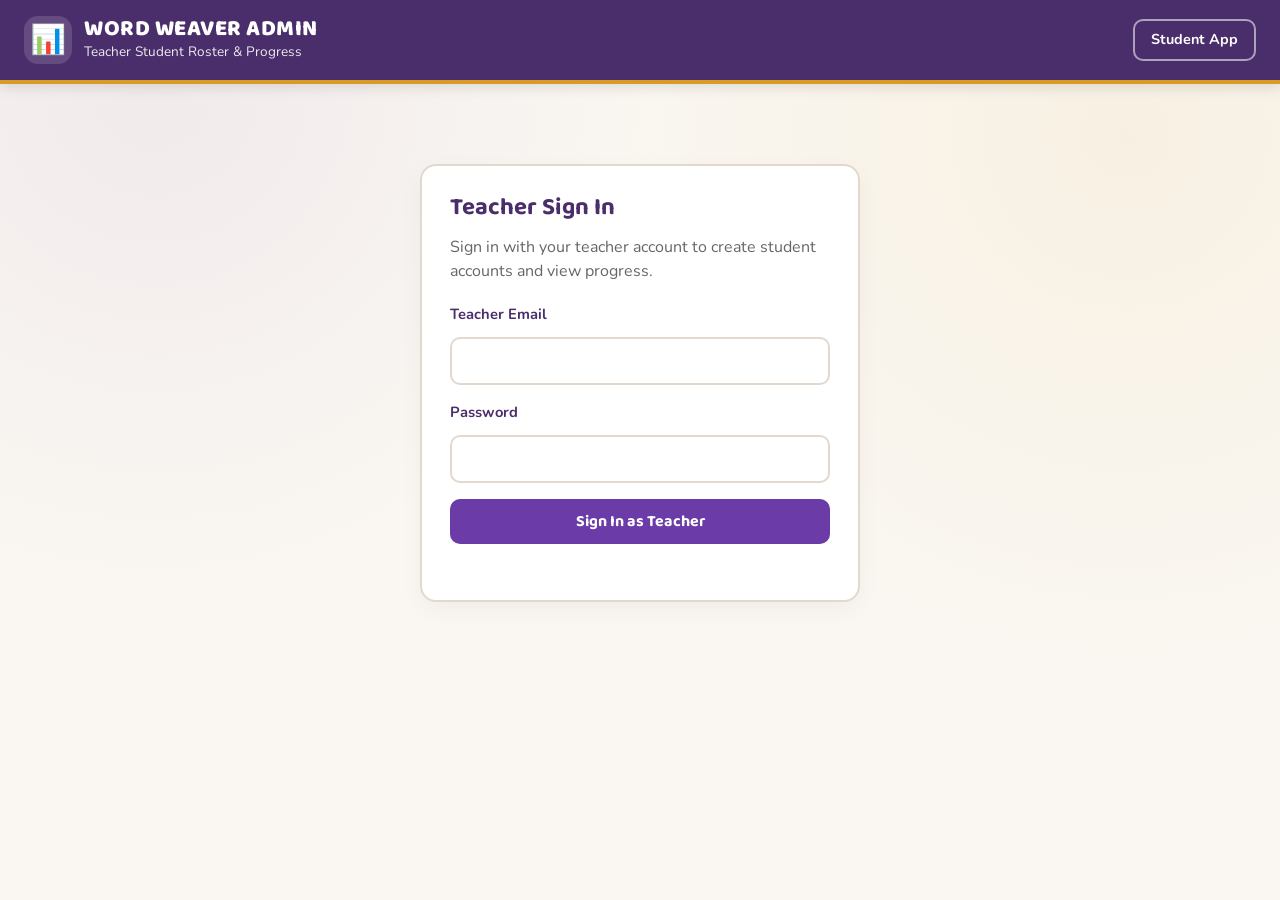
==== public/admin/index.html @ 6e8c5b0b "Initial commit" ====
<!DOCTYPE html>
<html lang="en">
<head>
  <meta charset="UTF-8" />
  <meta name="viewport" content="width=device-width, initial-scale=1.0" />
  <title>Word Weaver — Teacher Admin Dashboard</title>

  <link rel="preconnect" href="https://fonts.googleapis.com" />
  <link rel="preconnect" href="https://fonts.gstatic.com" crossorigin />
  <link href="https://fonts.googleapis.com/css2?family=Baloo+2:wght@600;700;800&family=Nunito:wght@500;600;700;800&display=swap" rel="stylesheet" />

  <link rel="stylesheet" href="../styles.css" />

  <style>
    body {
      background-color: #faf7f2;
      font-family: 'Nunito', sans-serif;
      color: #333333;
      margin: 0;
      padding: 0;
    }
    .topbar {
      background-color: #4a2e6b;
      color: #ffffff;
      padding: 16px 24px;
      display: flex;
      align-items: center;
      justify-content: space-between;
      box-shadow: 0 4px 12px rgba(0, 0, 0, 0.1);
    }
    .brand {
      display: flex;
      align-items: center;
      gap: 12px;
    }
    .brand-mark {
      font-size: 1.8rem;
    }
    .brand-title {
      font-family: 'Baloo 2', cursive;
      font-weight: 800;
      font-size: 1.4rem;
      line-height: 1.1;
    }
    .brand-sub {
      font-size: 0.85rem;
      opacity: 0.9;
    }
    .admin-wrap {
      max-width: 1080px;
      margin: 40px auto;
      padding: 0 20px 48px;
    }
    .admin-card {
      background: #ffffff;
      border: 2px solid #e2d9cc;
      border-radius: 16px;
      padding: 28px;
      box-shadow: 0 8px 24px rgba(0, 0, 0, 0.04);
      margin-bottom: 24px;
    }
    .admin-login-box {
      max-width: 440px;
      margin: 40px auto;
    }
    .admin-card h2, .admin-card h3 {
      font-family: 'Baloo 2', cursive;
      color: #4a2e6b;
      margin-top: 0;
      margin-bottom: 12px;
    }
    .form-grid {
      display: grid;
      grid-template-columns: repeat(auto-fit, minmax(210px, 1fr));
      gap: 16px;
      align-items: end;
    }
    .form-group {
      margin-bottom: 16px;
    }
    .form-group label {
      display: block;
      font-weight: 700;
      margin-bottom: 6px;
      color: #4a2e6b;
    }
    .form-group input, .form-group select {
      width: 100%;
      padding: 10px 14px;
      border: 2px solid #e2d9cc;
      border-radius: 10px;
      font-family: 'Nunito', sans-serif;
      font-size: 0.95rem;
      box-sizing: border-box;
    }
    .form-group input:focus, .form-group select:focus {
      outline: none;
      border-color: #6b3ba7;
    }
    .btn-theme {
      background-color: #6b3ba7;
      color: #ffffff;
      font-family: 'Baloo 2', cursive;
      font-weight: 700;
      font-size: 1rem;
      padding: 10px 20px;
      border: none;
      border-radius: 10px;
      cursor: pointer;
      transition: background 0.2s;
    }
    .btn-theme:hover {
      background-color: #552d88;
    }
    .btn-outline {
      background-color: transparent;
      color: #ffffff;
      border: 2px solid #ffffff;
      padding: 8px 16px;
      border-radius: 10px;
      text-decoration: none;
      font-weight: 700;
      font-size: 0.9rem;
      cursor: pointer;
    }
    .btn-outline:hover {
      background-color: rgba(255, 255, 255, 0.15);
    }
    .btn-sm-ghost {
      background: transparent;
      border: 1px solid #e2d9cc;
      color: #4a2e6b;
      padding: 4px 10px;
      border-radius: 6px;
      font-size: 0.85rem;
      font-weight: 700;
      cursor: pointer;
    }
    .btn-sm-ghost:hover {
      background: #faf7f2;
    }
    .toolbar {
      display: flex;
      gap: 12px;
      flex-wrap: wrap;
      align-items: center;
      justify-content: space-between;
      margin-bottom: 20px;
    }
    .toolbar-left {
      display: flex;
      gap: 12px;
      flex-wrap: wrap;
      align-items: center;
    }
    .toolbar select {
      padding: 8px 12px;
      border: 2px solid #e2d9cc;
      border-radius: 8px;
      font-family: 'Nunito', sans-serif;
    }
    .table-wrap {
      overflow-x: auto;
    }
    table {
      width: 100%;
      border-collapse: collapse;
      font-size: 0.92rem;
    }
    th, td {
      padding: 10px 12px;
      border-bottom: 1px solid #e2d9cc;
      text-align: left;
    }
    th {
      background: #faf7f2;
      color: #4a2e6b;
      font-weight: 800;
    }
    .status-text {
      color: #d9534f;
      font-weight: 600;
      margin-top: 8px;
    }
    .success-text {
      color: #2b8a3e;
      font-weight: 600;
      margin-top: 8px;
    }
    .hidden {
      display: none !important;
    }
  </style>
</head>
<body>
  <header class="topbar">
    <div class="brand">
      <span class="brand-mark" aria-hidden="true">📊</span>
      <div>
        <div class="brand-title">WORD WEAVER ADMIN</div>
        <div class="brand-sub">Teacher Student Roster &amp; Progress</div>
      </div>
    </div>
    <div class="top-actions">
      <a href="../" class="btn-outline">Student App</a>
      <button type="button" id="admin-logout-btn" class="btn-outline hidden">Sign Out</button>
    </div>
  </header>

  <main class="admin-wrap">
    <!-- Teacher Sign In Card -->
    <section id="admin-login-section" class="admin-card admin-login-box">
      <h2>Teacher Sign In</h2>
      <p style="color: #666; margin: 6px 0 20px;">Sign in with your teacher account to create student accounts and view progress.</p>

      <form id="admin-login-form">
        <div class="form-group">
          <label for="admin-email">Teacher Email</label>
          <input type="email" id="admin-email" required />
        </div>
        <div class="form-group">
          <label for="admin-password">Password</label>
          <input type="password" id="admin-password" required />
        </div>
        <button type="submit" class="btn-theme" style="width: 100%;">Sign In as Teacher</button>
        <p id="admin-login-status" class="status-text"></p>
      </form>
    </section>

    <!-- Admin Dashboard (Hidden until logged in) -->
    <section id="admin-dashboard" class="hidden">
      <!-- Create Student Account Form -->
      <div class="admin-card">
        <h3>Create Student Account</h3>
        <form id="create-student-form" class="form-grid">
          <div class="form-group" style="margin-bottom:0;">
            <label for="new-student-username">Username</label>
            <input type="text" id="new-student-username" placeholder="e.g. juan.narra" required />
          </div>
          <div class="form-group" style="margin-bottom:0;">
            <label for="new-student-fullname">Student Full Name</label>
            <input type="text" id="new-student-fullname" placeholder="e.g. Juan Dela Cruz" required />
          </div>
          <div class="form-group" style="margin-bottom:0;">
            <label for="new-student-section">Section Name</label>
            <input type="text" id="new-student-section" placeholder="e.g. Narra" required />
          </div>
          <button type="submit" class="btn-theme">Create Student Account</button>
        </form>
        <p id="admin-action-status" class="success-text"></p>
      </div>

      <!-- Student Roster Table -->
      <div class="admin-card">
        <div class="toolbar">
          <h3 style="margin:0;">Student Accounts</h3>
          <div class="toolbar-left">
            <select id="filter-section-select">
              <option value="ALL">All Sections</option>
            </select>
            <button type="button" id="refresh-admin-btn" class="btn-sm-ghost">Refresh</button>
          </div>
        </div>

        <div class="table-wrap">
          <table>
            <thead>
              <tr>
                <th>Username</th>
                <th>Student Full Name</th>
                <th>Section Name</th>
                <th>Status</th>
                <th>Attempts</th>
                <th>Avg Accuracy</th>
                <th>Actions</th>
              </tr>
            </thead>
            <tbody id="roster-table-body"></tbody>
          </table>
        </div>
      </div>
    </section>
  </main>

  <script type="module" src="/admin/admin.js"></script>
</body>
</html>
---- public/styles.css ----
/* ==========================================================================
   WORD WEAVER — RESPONSIVE STYLESHEET
   Theme: Inabel / Banig Cultural Palette
   ========================================================================== */

:root {
  --purple: #5c2483;
  --purple-dark: #431861;
  --purple-soft: #f3eafb;
  --teal: #148598;
  --teal-soft: #e3f5f8;
  --gold: #d99b26;
  --gold-soft: #fef6e4;
  --ink: #221d2b;
  --muted: #665e75;
  --bg: #f8f4ec;
  --card: #ffffff;
  --border: #e5dccb;
  --ok-bg: #dcfce7;
  --ok-ink: #166534;
  --warn-bg: #fef9c3;
  --warn-ink: #854d0e;
  --bad-bg: #fee2e2;
  --bad-ink: #991b1b;
  --radius: 18px;
  --shadow: 0 10px 28px rgba(42, 22, 66, 0.08);

  /* Mobile Touch Metric */
  --min-touch-target: 48px;
}

/* Global Box Sizing & Touch Reset */
*, *::before, *::after {
  box-sizing: border-box;
  margin: 0;
  padding: 0;
  -webkit-tap-highlight-color: transparent;
}

html {
  font-size: 16px;
  scroll-behavior: smooth;
}

body {
  font-family: 'Nunito', -apple-system, BlinkMacSystemFont, "Segoe UI", Roboto, sans-serif;
  background-color: var(--bg);
  background-image: radial-gradient(circle at 12% 10%, rgba(92, 36, 131, 0.06), transparent 36%),
                    radial-gradient(circle at 88% 15%, rgba(217, 155, 38, 0.08), transparent 40%);
  color: var(--ink);
  min-height: 100vh;
  line-height: 1.5;
  display: flex;
  flex-direction: column;
}

h1, h2, h3, .brand-title {
  font-family: 'Baloo 2', cursive;
  line-height: 1.2;
}

/* Utility Classes */
.hidden {
  display: none !important;
}

.muted {
  color: var(--muted);
  font-size: 0.92rem;
}

.topbar {
  background: var(--purple);
  color: #ffffff;
  padding: 14px 24px;
  display: flex;
  justify-content: space-between;
  align-items: center;
  gap: 12px;
  flex-wrap: wrap;
  border-bottom: 4px solid var(--gold);
  position: sticky;
  top: 0;
  z-index: 100;
  box-shadow: 0 4px 14px rgba(0,0,0,0.12);
}

.brand {
  display: flex;
  align-items: center;
  gap: 12px;
}

.brand-mark {
  font-size: 1.9rem;
  background: rgba(255, 255, 255, 0.14);
  width: 48px;
  height: 48px;
  border-radius: 14px;
  display: grid;
  place-items: center;
}

.brand-title {
  font-size: clamp(1.15rem, 3.5vw, 1.35rem);
  font-weight: 800;
  letter-spacing: 0.5px;
}

.brand-sub {
  font-size: 0.8rem;
  opacity: 0.88;
}

.top-actions {
  display: flex;
  align-items: center;
  gap: 10px;
}

.container {
  max-width: 960px;
  margin: 28px auto;
  padding: 0 18px 48px;
  flex: 1;
  width: 100%;
}

.card {
  background: var(--card);
  border: 1px solid var(--border);
  border-radius: var(--radius);
  padding: clamp(16px, 4vw, 24px);
  box-shadow: var(--shadow);
  margin-bottom: 20px;
}

.pill {
  display: inline-block;
  background: var(--purple-soft);
  color: var(--purple);
  font-weight: 800;
  font-size: 0.78rem;
  padding: 4px 12px;
  border-radius: 999px;
  text-transform: uppercase;
  letter-spacing: 0.4px;
}

.btn {
  font-family: 'Nunito', sans-serif;
  font-weight: 800;
  border: 2px solid transparent;
  border-radius: 12px;
  min-height: var(--min-touch-target);
  padding: 10px 18px;
  cursor: pointer;
  font-size: 0.95rem;
  text-decoration: none;
  display: inline-flex;
  align-items: center;
  justify-content: center;
  gap: 6px;
  transition: transform 0.12s ease, background-color 0.15s ease, border-color 0.15s ease;
  touch-action: manipulation;
}

.btn:hover:not(:disabled) {
  transform: translateY(-1px);
}

.btn:active:not(:disabled) {
  transform: scale(0.98);
}

.btn:disabled {
  opacity: 0.5;
  cursor: not-allowed;
}

.btn-primary {
  background: var(--purple);
  color: #ffffff;
}

.btn-primary:hover:not(:disabled) {
  background: var(--purple-dark);
}

.btn-secondary {
  background: var(--teal);
  color: #ffffff;
}

.btn-ghost {
  background: #f4efe6;
  color: var(--ink);
  border-color: var(--border);
}

.btn-outline {
  background: transparent;
  color: var(--purple);
  border-color: var(--purple);
}

.topbar .btn-outline {
  color: #ffffff;
  border-color: rgba(255, 255, 255, 0.55);
}

.btn-link {
  background: none;
  border: none;
  color: var(--purple);
  font-weight: 700;
  font-size: 0.85rem;
  padding: 4px 0;
  cursor: pointer;
  text-decoration: underline;
  min-height: auto;
}

.btn-sm {
  min-height: 38px;
  padding: 7px 12px;
  font-size: 0.85rem;
}

.btn-lg {
  min-height: 52px;
  padding: 13px 22px;
  font-size: 1.05rem;
  width: 100%;
}

.login-card {
  max-width: 540px;
  margin: 24px auto;
}

.login-hero h1 {
  font-size: clamp(1.5rem, 4vw, 2rem);
  margin: 10px 0 6px;
  color: var(--purple);
}

.login-hero p {
  color: var(--muted);
  margin-bottom: 20px;
}

.form-stack {
  display: flex;
  flex-direction: column;
  gap: 14px;
}

.form-group {
  display: flex;
  flex-direction: column;
  gap: 6px;
}

.form-group label {
  font-weight: 700;
  font-size: 0.92rem;
}

.form-group input, .form-group select {
  min-height: var(--min-touch-target);
  padding: 12px 14px;
  border: 2px solid var(--border);
  border-radius: 12px;
  font-family: 'Nunito', sans-serif;
  font-size: 1rem; /* Prevents auto-zoom on mobile Safari */
  width: 100%;
}

.form-group input:focus {
  outline: none;
  border-color: var(--purple);
}

.status-text {
  font-size: 0.9rem;
  color: var(--muted);
  min-height: 20px;
}

.student-banner {
  display: flex;
  justify-content: space-between;
  align-items: center;
  gap: 16px;
  flex-wrap: wrap;
  border-left: 6px solid var(--purple);
}

.student-meta {
  display: flex;
  align-items: center;
  gap: 14px;
}

.avatar-circle {
  width: 54px;
  height: 54px;
  border-radius: 50%;
  background: var(--gold-soft);
  border: 2px solid var(--gold);
  display: grid;
  place-items: center;
  font-size: 1.6rem;
  flex-shrink: 0;
}

.key-phrases-bar {
  display: flex;
  gap: 8px;
  flex-wrap: wrap;
}

.phrase-chip {
  padding: 6px 12px;
  border-radius: 999px;
  font-size: 0.8rem;
  font-weight: 800;
}

.phrase-chip.unlocked {
  background: var(--gold-soft);
  color: #7c4d00;
  border: 1px solid var(--gold);
}

.phrase-chip.locked {
  background: #f1eef5;
  color: var(--muted);
}

.section-head {
  display: flex;
  justify-content: space-between;
  align-items: baseline;
  gap: 12px;
  flex-wrap: wrap;
  margin-bottom: 14px;
}

.mission-tabs {
  display: grid;
  grid-template-columns: repeat(auto-fit, minmax(220px, 1fr));
  gap: 10px;
  margin-bottom: 16px;
}

.mission-tab {
  text-align: left;
  padding: 14px 16px;
  border-radius: 14px;
  border: 2px solid var(--border);
  background: #faf7f2;
  cursor: pointer;
  transition: all 0.15s ease;
  touch-action: manipulation;
}

.mission-tab.active {
  background: var(--purple);
  color: #ffffff;
  border-color: var(--purple);
}

.mission-tab.active .m-sub {
  color: #ffffff;
  opacity: 0.92;
}

.mission-tab.locked {
  opacity: 0.65;
}

.mission-tab .m-sub {
  display: block;
  font-size: 0.8rem;
  opacity: 0.85;
  margin-top: 2px;
}

.level-grid {
  display: grid;
  grid-template-columns: repeat(auto-fit, minmax(240px, 1fr));
  gap: 14px;
}

.level-card {
  border: 2px solid var(--border);
  border-radius: 14px;
  padding: 16px;
  background: #ffffff;
  display: flex;
  flex-direction: column;
  justify-content: space-between;
  gap: 12px;
}

.level-card.locked {
  background: #f7f6f9;
  opacity: 0.72;
}

.level-card.passed {
  border-color: #16a34a;
  background: #f9fffb;
}

.level-card-top {
  display: flex;
  justify-content: space-between;
  align-items: center;
  gap: 8px;
}

.badge-pill {
  font-size: 0.76rem;
  font-weight: 800;
  padding: 3px 9px;
  border-radius: 999px;
}

.badge-mastered {
  background: var(--ok-bg);
  color: var(--ok-ink);
}

.badge-passed {
  background: var(--teal-soft);
  color: var(--teal);
}

.badge-review {
  background: var(--warn-bg);
  color: var(--warn-ink);
}

.badge-locked {
  background: #e5e7eb;
  color: #4b5563;
}

.lesson-top {
  display: flex;
  justify-content: space-between;
  align-items: flex-start;
  gap: 12px;
  flex-wrap: wrap;
  margin-bottom: 16px;
}

.lesson-controls-top {
  display: flex;
  gap: 8px;
  flex-wrap: wrap;
}

.lesson-stage {
  display: grid;
  grid-template-columns: 185px 1fr;
  gap: 20px;
  align-items: start;
}

.character-btn {
  background: #fbf8ff;
  border: 2px solid var(--border);
  border-radius: 16px;
  padding: 12px;
  cursor: pointer;
  display: flex;
  flex-direction: column;
  align-items: center;
  gap: 6px;
  touch-action: manipulation;
}

.character-btn:hover {
  border-color: var(--purple);
}

.tap-hint {
  font-size: 0.76rem;
  font-weight: 700;
  color: var(--muted);
}

/* Ate Habi Animations */
.ate-habi .head-group {
  transform-origin: 90px 72px;
  animation: habiBob 2.6s ease-in-out infinite;
}

.ate-habi .eye-left,
.ate-habi .eye-right {
  transform-origin: center;
  animation: habiBlink 4.5s infinite;
}

.ate-habi.speaking #habi-mouth {
  animation: habiTalk 0.24s infinite alternate;
}

@keyframes habiBob {
  0%, 100% { transform: translateY(0px); }
  50% { transform: translateY(3px); }
}

@keyframes habiBlink {
  0%, 92%, 100% { transform: scaleY(1); }
  95% { transform: scaleY(0.1); }
}

@keyframes habiTalk {
  0% { transform: scaleY(0.5); }
  100% { transform: scaleY(1.65); }
}

.speech-column {
  display: flex;
  flex-direction: column;
  gap: 14px;
}

.speech-bubble {
  background: var(--purple-soft);
  border: 2px solid #dec9f2;
  border-radius: 16px;
  padding: 16px 18px;
}

.speech-meta {
  display: flex;
  justify-content: space-between;
  font-size: 0.82rem;
  color: var(--purple);
  margin-bottom: 6px;
}

.speech-text {
  font-size: 1.08rem;
  font-weight: 600;
  min-height: 54px;
}

.visual-aid-box {
  background: #faf7f2;
  border: 2px dashed var(--border);
  border-radius: 14px;
  padding: 14px 16px;
  min-height: 76px;
  display: flex;
  align-items: center;
  justify-content: center;
  flex-wrap: wrap;
  gap: 10px;
}

.syllable-chip {
  padding: 8px 14px;
  border-radius: 10px;
  background: #ffffff;
  border: 2px solid var(--border);
  font-weight: 800;
  font-size: 1.05rem;
}

.syllable-chip.lit {
  background: var(--gold-soft);
  border-color: var(--gold);
  color: #6b4200;
}

.highlight-word {
  font-size: 1.15rem;
  font-weight: 700;
}

.tricky-letter {
  color: var(--purple);
  background: var(--gold-soft);
  padding: 0 4px;
  border-radius: 4px;
  font-weight: 800;
}

.lesson-nav {
  display: flex;
  justify-content: space-between;
  margin-top: 18px;
  padding-top: 14px;
  border-top: 1px solid var(--border);
  gap: 10px;
}

.gameplay-top {
  display: flex;
  justify-content: space-between;
  align-items: center;
  gap: 12px;
  flex-wrap: wrap;
  margin-bottom: 14px;
}

.gameplay-hud {
  display: flex;
  gap: 10px;
}

.hud-pill {
  background: #f4efe6;
  padding: 6px 14px;
  border-radius: 999px;
  font-size: 0.92rem;
}

.progress-threads {
  display: grid;
  grid-template-columns: repeat(5, 1fr);
  gap: 8px;
  margin-bottom: 20px;
}

.thread-seg {
  height: 8px;
  border-radius: 999px;
  background: #e5e0d5;
}

.thread-seg.current { background: var(--purple); }
.thread-seg.correct { background: #16a34a; }
.thread-seg.wrong { background: #dc2626; }

.question-prompt {
  font-size: 1.15rem;
  font-weight: 700;
  margin-bottom: 18px;
}

.options-list {
  display: grid;
  grid-template-columns: repeat(auto-fit, minmax(220px, 1fr));
  gap: 12px;
}

.choice-btn {
  text-align: left;
  min-height: var(--min-touch-target);
  padding: 14px 16px;
  border-radius: 12px;
  border: 2px solid var(--border);
  background: #faf8f4;
  font-family: 'Nunito', sans-serif;
  font-size: 1rem;
  font-weight: 700;
  cursor: pointer;
  touch-action: manipulation;
}

.choice-btn:hover:not(:disabled) {
  border-color: var(--purple);
  background: var(--purple-soft);
}

.choice-btn.picked-correct {
  background: var(--ok-bg);
  border-color: #16a34a;
  color: var(--ok-ink);
}

.choice-btn.picked-wrong {
  background: var(--bad-bg);
  border-color: #dc2626;
  color: var(--bad-ink);
}

.loom-build-row,
.loom-bank-row {
  display: flex;
  flex-wrap: wrap;
  gap: 8px;
  justify-content: center;
  margin: 14px 0;
}

.slot-box {
  min-width: 44px;
  height: 48px;
  padding: 0 8px;
  border-radius: 10px;
  border: 2px dashed var(--purple);
  background: var(--purple-soft);
  display: grid;
  place-items: center;
  font-weight: 800;
  font-size: 1.1rem;
}

.tile-btn {
  min-width: 48px;
  height: 48px;
  padding: 0 10px;
  border-radius: 10px;
  border: 2px solid var(--purple);
  background: #ffffff;
  color: var(--purple);
  font-weight: 800;
  font-size: 1.15rem;
  cursor: pointer;
  touch-action: manipulation;
}

.tile-btn.used {
  opacity: 0.35;
}

.sort-words-row {
  display: flex;
  flex-wrap: wrap;
  gap: 10px;
  margin-bottom: 14px;
}

.word-chip-btn {
  padding: 8px 14px;
  min-height: 38px;
  border-radius: 999px;
  border: 2px solid var(--border);
  background: #ffffff;
  font-weight: 700;
  cursor: pointer;
  touch-action: manipulation;
}

.word-chip-btn.selected {
  border-color: var(--purple);
  background: var(--purple-soft);
}

.sort-bins {
  display: grid;
  grid-template-columns: repeat(auto-fit, minmax(220px, 1fr));
  gap: 14px;
}

.sort-bin {
  border: 2px solid var(--border);
  border-radius: 14px;
  padding: 12px;
  min-height: 110px;
  background: #fcfbf8;
}

.sort-bin h4 {
  margin-bottom: 8px;
  font-size: 0.95rem;
}

.placed-chip {
  display: inline-block;
  margin: 4px 6px 4px 0;
  padding: 5px 10px;
  border-radius: 8px;
  background: var(--teal-soft);
  color: var(--ink);
  font-weight: 700;
  font-size: 0.9rem;
}

.match-grid {
  display: grid;
  grid-template-columns: repeat(auto-fit, minmax(240px, 1fr));
  gap: 12px;
}

.match-col {
  display: flex;
  flex-direction: column;
  gap: 8px;
}

.match-item-btn {
  min-height: var(--min-touch-target);
  padding: 12px 14px;
  border-radius: 12px;
  border: 2px solid var(--border);
  background: #ffffff;
  font-weight: 700;
  text-align: left;
  cursor: pointer;
  touch-action: manipulation;
}

.match-item-btn.selected {
  border-color: var(--purple);
  background: var(--purple-soft);
}

.match-item-btn.matched {
  border-color: #16a34a;
  background: var(--ok-bg);
  color: var(--ok-ink);
}

.item-feedback {
  margin-top: 18px;
  padding: 14px 16px;
  border-radius: 14px;
  display: flex;
  justify-content: space-between;
  align-items: center;
  gap: 12px;
  flex-wrap: wrap;
}

.item-feedback.ok {
  background: var(--ok-bg);
  color: var(--ok-ink);
}

.item-feedback.bad {
  background: var(--bad-bg);
  color: var(--bad-ink);
}

.status-badge {
  display: inline-block;
  padding: 5px 14px;
  border-radius: 999px;
  font-weight: 800;
  margin-bottom: 8px;
}

.result-message {
  font-size: 1.05rem;
  margin: 8px 0 14px;
}

.unlock-banner {
  background: var(--gold-soft);
  border: 2px solid var(--gold);
  border-radius: 14px;
  padding: 14px 16px;
  margin-bottom: 16px;
  font-weight: 700;
}

.stats-grid {
  display: grid;
  grid-template-columns: repeat(auto-fit, minmax(130px, 1fr));
  gap: 12px;
  margin: 16px 0;
}

.stat-box {
  background: #faf7f2;
  border: 1px solid var(--border);
  border-radius: 12px;
  padding: 14px;
  text-align: center;
}

.stat-label {
  display: block;
  font-size: 0.8rem;
  color: var(--muted);
}

.stat-value {
  font-size: 1.35rem;
  color: var(--purple);
}

.result-actions {
  display: flex;
  gap: 10px;
  flex-wrap: wrap;
  margin-top: 14px;
}

/* Horizontal Scrollable Table Wrapper */
.table-wrap {
  width: 100%;
  overflow-x: auto;
  -webkit-overflow-scrolling: touch;
}

table {
  width: 100%;
  border-collapse: collapse;
  white-space: nowrap;
}

/* Mobile Responsive Breakpoints */
@media screen and (max-width: 680px) {
  .topbar {
    padding: 10px 16px;
  }

  .brand-sub {
    display: none;
  }

  .container {
    padding: 0 10px 32px;
    margin: 14px auto;
  }

  .lesson-stage {
    grid-template-columns: 1fr;
    gap: 14px;
  }

  .character-btn {
    flex-direction: row;
    justify-content: center;
    gap: 12px;
  }

  .ate-habi {
    width: 96px;
    height: 108px;
  }

  .level-grid {
    grid-template-columns: 1fr;
  }

  .sort-bins {
    grid-template-columns: 1fr;
  }

  .match-grid {
    grid-template-columns: 1fr;
  }

  .result-actions {
    flex-direction: column;
  }

  .result-actions .btn {
    width: 100%;
  }
}
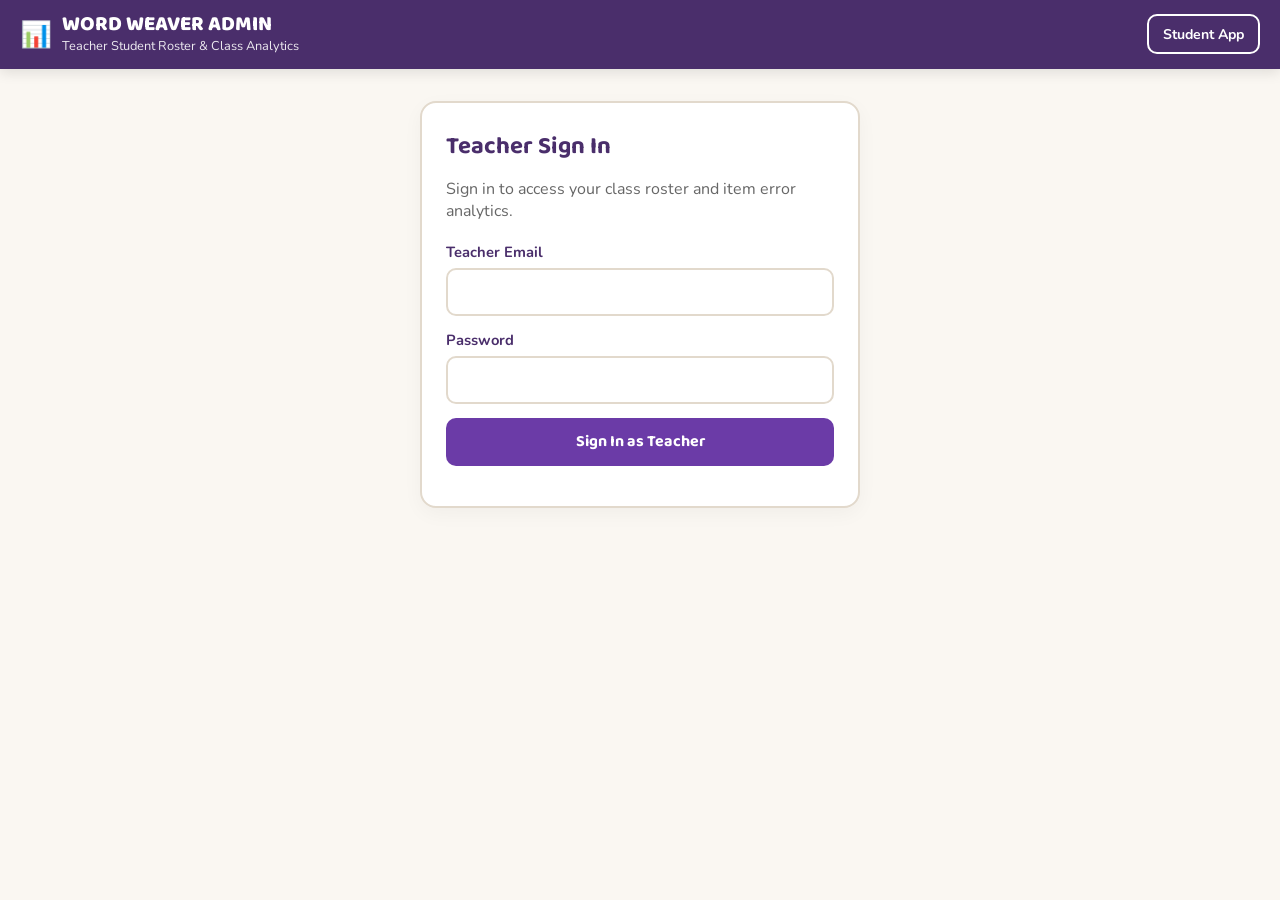
==== commit 2c578fe8: "fix admin page mobile responsiveness" ====
--- a/public/admin/index.html
+++ b/public/admin/index.html
@@ -2,66 +2,89 @@
 <html lang="en">
 <head>
   <meta charset="UTF-8" />
-  <meta name="viewport" content="width=device-width, initial-scale=1.0" />
+  <meta name="viewport" content="width=device-width, initial-scale=1.0, maximum-scale=5.0" />
   <title>Word Weaver — Teacher Admin Dashboard</title>
 
   <link rel="preconnect" href="https://fonts.googleapis.com" />
   <link rel="preconnect" href="https://fonts.gstatic.com" crossorigin />
   <link href="https://fonts.googleapis.com/css2?family=Baloo+2:wght@600;700;800&family=Nunito:wght@500;600;700;800&display=swap" rel="stylesheet" />
-
-  <link rel="stylesheet" href="../styles.css" />
+  <link rel="stylesheet" href="/styles.css" />
 
   <style>
+    /* ==========================================================================
+       RESPONSIVE ADMIN STYLES & MOBILE CARD TRANSFORMATION
+       ========================================================================== */
+    *, *::before, *::after {
+      box-sizing: border-box;
+    }
+
     body {
       background-color: #faf7f2;
       font-family: 'Nunito', sans-serif;
       color: #333333;
       margin: 0;
       padding: 0;
-    }
+      overflow-x: hidden;
+    }
+
+    /* Sticky Top Header */
     .topbar {
       background-color: #4a2e6b;
       color: #ffffff;
-      padding: 16px 24px;
+      padding: 14px 20px;
       display: flex;
       align-items: center;
       justify-content: space-between;
+      gap: 12px;
       box-shadow: 0 4px 12px rgba(0, 0, 0, 0.1);
+      position: sticky;
+      top: 0;
+      z-index: 100;
+      width: 100%;
     }
     .brand {
       display: flex;
       align-items: center;
-      gap: 12px;
+      gap: 10px;
     }
     .brand-mark {
-      font-size: 1.8rem;
+      font-size: 1.6rem;
     }
     .brand-title {
       font-family: 'Baloo 2', cursive;
       font-weight: 800;
-      font-size: 1.4rem;
+      font-size: 1.3rem;
       line-height: 1.1;
     }
     .brand-sub {
-      font-size: 0.85rem;
+      font-size: 0.8rem;
       opacity: 0.9;
     }
+    .top-actions {
+      display: flex;
+      gap: 8px;
+    }
+
+    /* Main Container */
     .admin-wrap {
-      max-width: 1080px;
-      margin: 40px auto;
-      padding: 0 20px 48px;
-    }
+      max-width: 1100px;
+      margin: 24px auto;
+      padding: 0 16px 48px;
+      width: 100%;
+    }
+
+    /* Cards */
     .admin-card {
       background: #ffffff;
       border: 2px solid #e2d9cc;
       border-radius: 16px;
-      padding: 28px;
-      box-shadow: 0 8px 24px rgba(0, 0, 0, 0.04);
-      margin-bottom: 24px;
+      padding: 24px;
+      box-shadow: 0 6px 20px rgba(0, 0, 0, 0.04);
+      margin-bottom: 20px;
     }
     .admin-login-box {
       max-width: 440px;
-      margin: 40px auto;
+      margin: 32px auto;
     }
     .admin-card h2, .admin-card h3 {
       font-family: 'Baloo 2', cursive;
@@ -69,103 +92,153 @@
       margin-top: 0;
       margin-bottom: 12px;
     }
+
+    /* Form Layouts */
     .form-grid {
       display: grid;
-      grid-template-columns: repeat(auto-fit, minmax(210px, 1fr));
-      gap: 16px;
+      grid-template-columns: repeat(auto-fit, minmax(200px, 1fr));
+      gap: 14px;
       align-items: end;
     }
     .form-group {
-      margin-bottom: 16px;
+      margin-bottom: 14px;
     }
     .form-group label {
       display: block;
       font-weight: 700;
       margin-bottom: 6px;
       color: #4a2e6b;
+      font-size: 0.92rem;
     }
     .form-group input, .form-group select {
       width: 100%;
+      min-height: 48px;
       padding: 10px 14px;
       border: 2px solid #e2d9cc;
       border-radius: 10px;
       font-family: 'Nunito', sans-serif;
-      font-size: 0.95rem;
+      font-size: 16px; /* Prevents auto-zoom on iOS Safari */
       box-sizing: border-box;
+      background-color: #ffffff;
     }
     .form-group input:focus, .form-group select:focus {
       outline: none;
       border-color: #6b3ba7;
     }
+
+    /* Buttons & Touch Targets */
     .btn-theme {
       background-color: #6b3ba7;
       color: #ffffff;
       font-family: 'Baloo 2', cursive;
       font-weight: 700;
       font-size: 1rem;
+      min-height: 48px;
       padding: 10px 20px;
       border: none;
       border-radius: 10px;
       cursor: pointer;
+      display: inline-flex;
+      align-items: center;
+      justify-content: center;
       transition: background 0.2s;
-    }
-    .btn-theme:hover {
-      background-color: #552d88;
-    }
+      touch-action: manipulation;
+    }
+    .btn-theme:hover { background-color: #552d88; }
+
     .btn-outline {
       background-color: transparent;
       color: #ffffff;
       border: 2px solid #ffffff;
-      padding: 8px 16px;
+      padding: 8px 14px;
       border-radius: 10px;
       text-decoration: none;
       font-weight: 700;
-      font-size: 0.9rem;
-      cursor: pointer;
-    }
-    .btn-outline:hover {
-      background-color: rgba(255, 255, 255, 0.15);
-    }
+      font-size: 0.88rem;
+      min-height: 40px;
+      display: inline-flex;
+      align-items: center;
+    }
+    .btn-outline:hover { background-color: rgba(255, 255, 255, 0.15); }
+
     .btn-sm-ghost {
       background: transparent;
       border: 1px solid #e2d9cc;
       color: #4a2e6b;
-      padding: 4px 10px;
-      border-radius: 6px;
+      padding: 6px 12px;
+      min-height: 40px;
+      border-radius: 8px;
       font-size: 0.85rem;
       font-weight: 700;
       cursor: pointer;
-    }
-    .btn-sm-ghost:hover {
-      background: #faf7f2;
-    }
+      touch-action: manipulation;
+    }
+    .btn-sm-ghost:hover { background: #faf7f2; }
+
+    /* Toolbars & KPI Metric Cards */
     .toolbar {
       display: flex;
       gap: 12px;
       flex-wrap: wrap;
       align-items: center;
       justify-content: space-between;
-      margin-bottom: 20px;
+      margin-bottom: 18px;
     }
     .toolbar-left {
       display: flex;
-      gap: 12px;
+      gap: 10px;
       flex-wrap: wrap;
       align-items: center;
     }
     .toolbar select {
+      min-height: 44px;
       padding: 8px 12px;
       border: 2px solid #e2d9cc;
       border-radius: 8px;
+      font-size: 16px;
       font-family: 'Nunito', sans-serif;
     }
+
+    .stats-grid {
+      display: grid;
+      grid-template-columns: repeat(auto-fit, minmax(130px, 1fr));
+      gap: 12px;
+      margin-bottom: 16px;
+    }
+    .stat-box {
+      background: #faf7f2;
+      border: 1px solid #e2d9cc;
+      border-radius: 12px;
+      padding: 14px 10px;
+      text-align: center;
+    }
+    .stat-label {
+      display: block;
+      font-size: 0.75rem;
+      color: #666;
+      font-weight: 800;
+      text-transform: uppercase;
+      letter-spacing: 0.5px;
+    }
+    .stat-value {
+      font-family: 'Baloo 2', cursive;
+      font-size: 1.6rem;
+      color: #4a2e6b;
+      line-height: 1.2;
+      margin-top: 4px;
+      display: block;
+    }
+
+    /* Base Desktop Table Styling */
     .table-wrap {
+      width: 100%;
       overflow-x: auto;
+      -webkit-overflow-scrolling: touch;
     }
     table {
       width: 100%;
       border-collapse: collapse;
-      font-size: 0.92rem;
+      font-size: 0.9rem;
     }
     th, td {
       padding: 10px 12px;
@@ -177,18 +250,164 @@
       color: #4a2e6b;
       font-weight: 800;
     }
-    .status-text {
-      color: #d9534f;
-      font-weight: 600;
-      margin-top: 8px;
-    }
-    .success-text {
-      color: #2b8a3e;
-      font-weight: 600;
-      margin-top: 8px;
-    }
-    .hidden {
-      display: none !important;
+
+    /* Badges */
+    .badge-good { background: #dcfce7; color: #166534; padding: 3px 8px; border-radius: 999px; font-weight: 800; font-size: 0.78rem; }
+    .badge-warn { background: #fef9c3; color: #854d0e; padding: 3px 8px; border-radius: 999px; font-weight: 800; font-size: 0.78rem; }
+    .badge-bad { background: #fee2e2; color: #991b1b; padding: 3px 8px; border-radius: 999px; font-weight: 800; font-size: 0.78rem; }
+    
+    .status-text { color: #d9534f; font-weight: 600; margin-top: 8px; }
+    .success-text { color: #2b8a3e; font-weight: 600; margin-top: 8px; }
+    .hidden { display: none !important; }
+
+    /* ======================================================================
+       MOBILE & TABLET BREAKPOINTS (max-width: 768px)
+       Transforms wide tables into touch-friendly stacked cards.
+       ====================================================================== */
+    @media screen and (max-width: 768px) {
+      .topbar {
+        padding: 10px 14px;
+      }
+      .brand-sub {
+        display: none;
+      }
+      .admin-wrap {
+        margin: 12px auto;
+        padding: 0 10px 32px;
+      }
+      .admin-card {
+        padding: 16px 12px;
+        border-radius: 14px;
+        margin-bottom: 14px;
+      }
+
+      /* Stack creation forms vertically */
+      .form-grid {
+        grid-template-columns: 1fr;
+        gap: 10px;
+      }
+
+      /* Stack toolbar controls vertically */
+      .toolbar {
+        flex-direction: column;
+        align-items: stretch;
+        gap: 10px;
+      }
+      .toolbar-left {
+        width: 100%;
+        flex-direction: column;
+        align-items: stretch;
+        gap: 8px;
+      }
+      .toolbar select, .toolbar button {
+        width: 100%;
+      }
+
+      /* 2-column KPI grid on phone screens */
+      .stats-grid {
+        grid-template-columns: repeat(2, 1fr);
+        gap: 8px;
+      }
+      .stat-box {
+        padding: 10px 6px;
+      }
+      .stat-value {
+        font-size: 1.35rem;
+      }
+
+      /* ------------------------------------------------------------------
+         TABLE TO MOBILE CARD CONVERSION (ROSTER TABLE)
+         ------------------------------------------------------------------ */
+      #roster-table, 
+      #roster-table tbody, 
+      #roster-table tr, 
+      #roster-table td {
+        display: block;
+        width: 100%;
+      }
+      #roster-table thead {
+        display: none;
+      }
+      #roster-table tbody tr {
+        background: #ffffff;
+        border: 2px solid #e2d9cc;
+        border-radius: 12px;
+        padding: 10px 12px;
+        margin-bottom: 12px;
+        box-shadow: 0 2px 8px rgba(0,0,0,0.03);
+      }
+      #roster-table td {
+        display: flex;
+        justify-content: space-between;
+        align-items: center;
+        padding: 8px 0;
+        border-bottom: 1px dashed #eadfce;
+        font-size: 0.88rem;
+        text-align: right;
+      }
+      #roster-table td:last-child {
+        border-bottom: none;
+        padding-top: 10px;
+        justify-content: flex-end;
+        gap: 8px;
+      }
+      #roster-table td:nth-child(1)::before { content: "Username"; font-weight: 800; color: #4a2e6b; }
+      #roster-table td:nth-child(2)::before { content: "Full Name"; font-weight: 800; color: #4a2e6b; }
+      #roster-table td:nth-child(3)::before { content: "Section"; font-weight: 800; color: #4a2e6b; }
+      #roster-table td:nth-child(4)::before { content: "Status"; font-weight: 800; color: #4a2e6b; }
+      #roster-table td:nth-child(5)::before { content: "Levels Passed"; font-weight: 800; color: #4a2e6b; }
+      #roster-table td:nth-child(6)::before { content: "Avg Accuracy"; font-weight: 800; color: #4a2e6b; }
+      #roster-table td:nth-child(7)::before { content: "Avg Tries/Lvl"; font-weight: 800; color: #4a2e6b; }
+      #roster-table td:last-child::before { content: none; }
+
+      /* ------------------------------------------------------------------
+         TABLE TO MOBILE CARD CONVERSION (ITEM BOTTLENECKS TABLE)
+         ------------------------------------------------------------------ */
+      #item-analytics-table, 
+      #item-analytics-table tbody, 
+      #item-analytics-table tr, 
+      #item-analytics-table td {
+        display: block;
+        width: 100%;
+      }
+      #item-analytics-table thead {
+        display: none;
+      }
+      #item-analytics-table tbody tr {
+        background: #faf7f2;
+        border: 1.5px solid #e2d9cc;
+        border-radius: 12px;
+        padding: 10px 12px;
+        margin-bottom: 10px;
+      }
+      #item-analytics-table td {
+        display: flex;
+        justify-content: space-between;
+        align-items: center;
+        padding: 6px 0;
+        border-bottom: 1px dashed #e2d9cc;
+        font-size: 0.88rem;
+        text-align: right;
+      }
+      #item-analytics-table td:last-child {
+        border-bottom: none;
+      }
+      #item-analytics-table td:nth-child(1)::before { content: "Target Word"; font-weight: 800; color: #4a2e6b; }
+      #item-analytics-table td:nth-child(2)::before { content: "Type"; font-weight: 800; color: #4a2e6b; }
+      #item-analytics-table td:nth-child(3)::before { content: "Tested"; font-weight: 800; color: #4a2e6b; }
+      #item-analytics-table td:nth-child(4)::before { content: "Failures"; font-weight: 800; color: #4a2e6b; }
+      #item-analytics-table td:nth-child(5)::before { content: "Error Rate"; font-weight: 800; color: #4a2e6b; }
+      #item-analytics-table td:nth-child(6)::before { content: "Priority"; font-weight: 800; color: #4a2e6b; }
+
+      /* Fallback for empty state rows */
+      #roster-table td[colspan], #item-analytics-table td[colspan] {
+        display: block;
+        text-align: center;
+        border: none;
+      }
+      #roster-table td[colspan]::before, #item-analytics-table td[colspan]::before {
+        content: none;
+      }
     }
   </style>
 </head>
@@ -198,7 +417,7 @@
       <span class="brand-mark" aria-hidden="true">📊</span>
       <div>
         <div class="brand-title">WORD WEAVER ADMIN</div>
-        <div class="brand-sub">Teacher Student Roster &amp; Progress</div>
+        <div class="brand-sub">Teacher Student Roster &amp; Class Analytics</div>
       </div>
     </div>
     <div class="top-actions">
@@ -208,11 +427,10 @@
   </header>
 
   <main class="admin-wrap">
-    <!-- Teacher Sign In Card -->
+    <!-- Teacher Sign In Section -->
     <section id="admin-login-section" class="admin-card admin-login-box">
       <h2>Teacher Sign In</h2>
-      <p style="color: #666; margin: 6px 0 20px;">Sign in with your teacher account to create student accounts and view progress.</p>
-
+      <p style="color: #666; margin: 6px 0 20px;">Sign in to access your class roster and item error analytics.</p>
       <form id="admin-login-form">
         <div class="form-group">
           <label for="admin-email">Teacher Email</label>
@@ -227,7 +445,7 @@
       </form>
     </section>
 
-    <!-- Admin Dashboard (Hidden until logged in) -->
+    <!-- Admin Dashboard (Hidden until authorized) -->
     <section id="admin-dashboard" class="hidden">
       <!-- Create Student Account Form -->
       <div class="admin-card">
@@ -245,33 +463,78 @@
             <label for="new-student-section">Section Name</label>
             <input type="text" id="new-student-section" placeholder="e.g. Narra" required />
           </div>
-          <button type="submit" class="btn-theme">Create Student Account</button>
+          <button type="submit" class="btn-theme">Create Account</button>
         </form>
         <p id="admin-action-status" class="success-text"></p>
       </div>
 
-      <!-- Student Roster Table -->
+      <!-- Class Performance Summary Cards -->
       <div class="admin-card">
         <div class="toolbar">
-          <h3 style="margin:0;">Student Accounts</h3>
+          <h3 style="margin:0;">Class Performance Summary</h3>
           <div class="toolbar-left">
             <select id="filter-section-select">
               <option value="ALL">All Sections</option>
             </select>
-            <button type="button" id="refresh-admin-btn" class="btn-sm-ghost">Refresh</button>
+            <button type="button" id="refresh-admin-btn" class="btn-sm-ghost">Refresh Data</button>
           </div>
         </div>
 
+        <div class="stats-grid">
+          <div class="stat-box">
+            <span class="stat-label">Active Students</span>
+            <strong id="sum-students" class="stat-value">0</strong>
+          </div>
+          <div class="stat-box">
+            <span class="stat-label">Class Pass Rate</span>
+            <strong id="sum-pass-rate" class="stat-value">0%</strong>
+          </div>
+          <div class="stat-box">
+            <span class="stat-label">Avg Accuracy</span>
+            <strong id="sum-avg-acc" class="stat-value">0%</strong>
+          </div>
+          <div class="stat-box">
+            <span class="stat-label">Avg Tries / Level</span>
+            <strong id="sum-avg-tries" class="stat-value">1.0</strong>
+          </div>
+        </div>
+      </div>
+
+      <!-- Struggled Words & Item Bottlenecks Table -->
+      <div class="admin-card">
+        <h3>⚠️ Item Bottlenecks &amp; Struggled Words</h3>
+        <p style="color:#666; font-size:0.88rem; margin:-6px 0 14px;">Ranks target words by failure percentage to target remediation.</p>
         <div class="table-wrap">
-          <table>
+          <table id="item-analytics-table">
+            <thead>
+              <tr>
+                <th>Target Word / Item</th>
+                <th>Type</th>
+                <th>Tested</th>
+                <th>Failures</th>
+                <th>Error Rate</th>
+                <th>Priority</th>
+              </tr>
+            </thead>
+            <tbody id="item-analytics-tbody"></tbody>
+          </table>
+        </div>
+      </div>
+
+      <!-- Student Account Roster Table -->
+      <div class="admin-card">
+        <h3>Student Account Roster</h3>
+        <div class="table-wrap">
+          <table id="roster-table">
             <thead>
               <tr>
                 <th>Username</th>
                 <th>Student Full Name</th>
-                <th>Section Name</th>
+                <th>Section</th>
                 <th>Status</th>
-                <th>Attempts</th>
+                <th>Levels Passed</th>
                 <th>Avg Accuracy</th>
+                <th>Avg Tries/Lvl</th>
                 <th>Actions</th>
               </tr>
             </thead>
